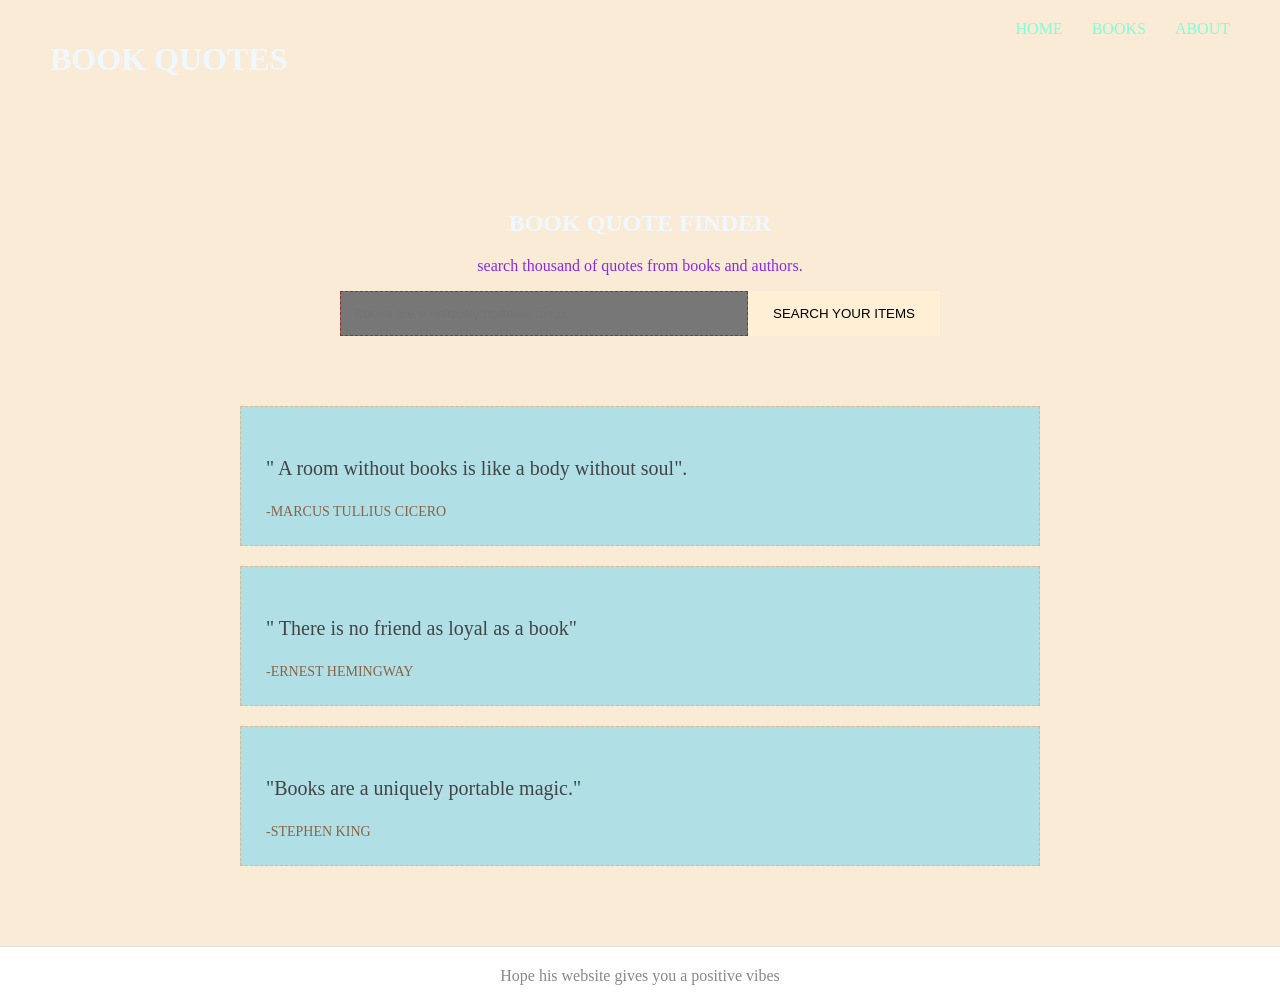
==== index.html @ c341323d "chore: made simple layout for book_quote" ====
<!DOCTYPE html>
<meta lang="en">
<head>
    <title> Book quote finder</title>
    <style>
        body{
            margin: 0;
            background-color:antiquewhite;
            color: aliceblue;
            font-family:'Times New Roman', Times, serif ;
        }
        header{
            padding: 20px 50px;
            border-bottom: 10x dotted#555;
            display: flex;
            justify-content: space-between;
        }
        header h2{
            margin: 0;
            font-family: 'Franklin Gothic Medium', 'Arial Narrow', Arial, sans-serif;
        }
        nav a{
            color: aquamarine;
            text-decoration: none;
            margin-left: 25px;
        }
        .hero{
            text-align: center;
            padding: 70px 20px 50px;
        }
        .hero p{
            color: blueviolet;
        }
        .search{
            margin: auto;
            display: flex;
            width: 600px;
        }
        .search input{
            flex: 1;
            padding: 14px;
            background-color: #777;
            color: bisque;
            border: 1px dashed brown;
        }
        .search button{
            padding: 14px 25px;
            background: papayawhip;
            border: none;
            cursor: pointer;
        }
        .quotes{
            width: 800px;
            margin: auto;
            padding: 20px;
        }
        .quote {
            border: 1px dashed burlywood;
            padding: 25px;
            margin-bottom: 20px;
            background-color: powderblue;
        }
        .quote p{
             font-family:Georgia, 'Times New Roman', Times, serif ;
             font-size: 20px;
             line-height: 1.6;
             color: #444;
        }
        .author{
             color: #8b6245;
             font-size: 14px;
        }
        footer{
            text-align: center;
            border-top: 1px solid#ddd;
            padding: 20px;
            color: #888;
            margin-top: 40px;
            background: #fff;
        }
    </style>
</head>
<body>
    <header>
<h1>BOOK QUOTES</h1>
<nav>
    <a href="#">HOME</a>
    <a href="#"> BOOKS</a>
    <a href="#"> ABOUT</a>
</nav>
</header>
<section class="hero">
    <h1> BOOK QUOTE FINDER</h1>
    <p> search thousand of quotes from books and authors. </p>
    <div class="search">
        <input type="text" placeholder="Books are a uniquely portable magic." >
        <button> SEARCH YOUR ITEMS </button>
    </div>
</section>
<section class="quotes">
    <div class ="quote">
        <p>" A room without books is like a body without soul". </p>
        <div class="author">
            -MARCUS TULLIUS CICERO
        </div>
    </div>
    <div class="quote">
        <p> " There is no friend as loyal as a book"</p>
        <div class="author">
            -ERNEST HEMINGWAY
        </div>
    </div>
    <div class="quote">
      <p>"Books are a uniquely portable magic."</p>
      <div class="author"> 
        -STEPHEN KING
      </div>
    </div>
</section>
<footer>
    Hope his website gives you a positive vibes
</footer>
</body>
</html>
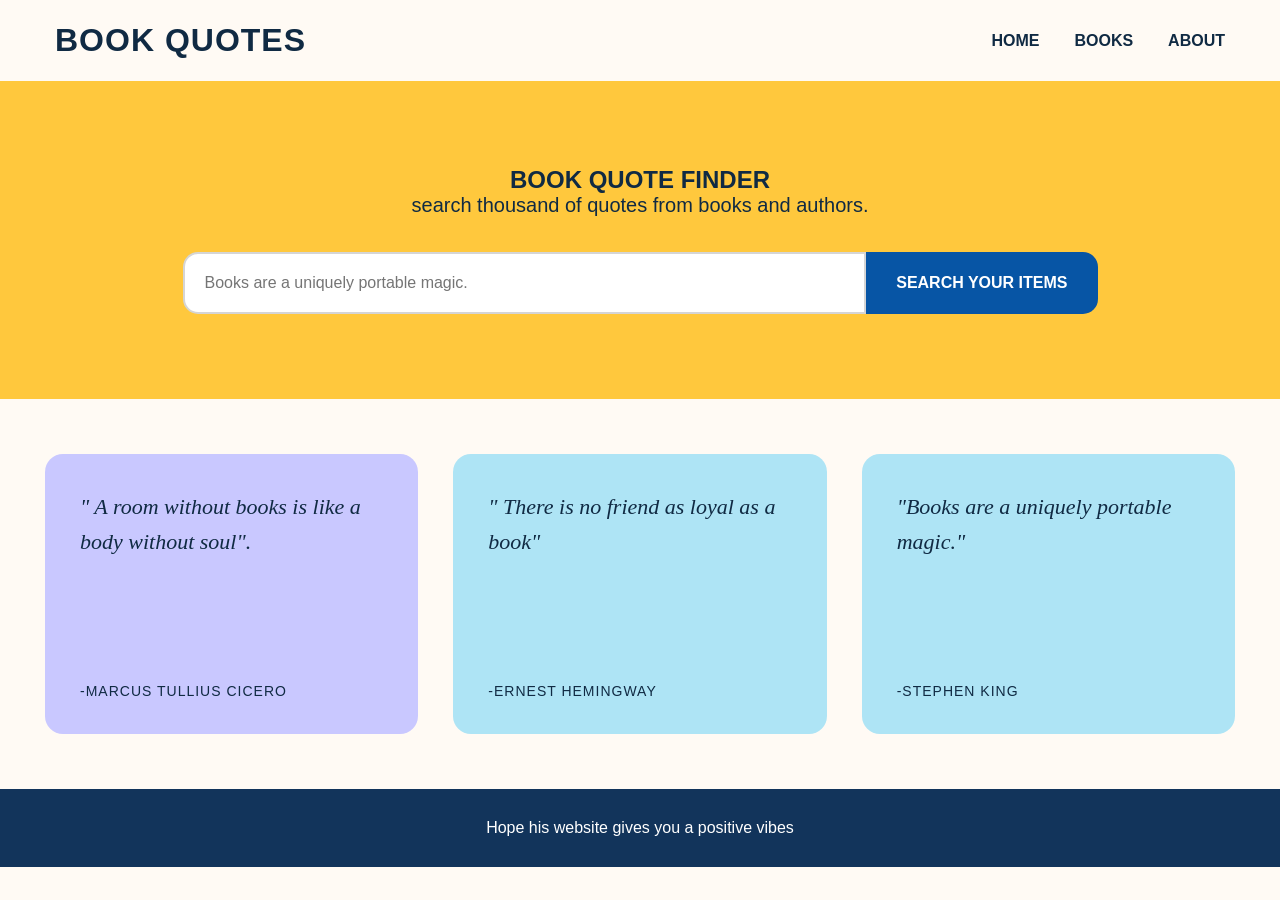
==== commit 899624e0: "made html o f about page" ====
--- a/index.html
+++ b/index.html
@@ -2,91 +2,15 @@
 <meta lang="en">
 <head>
     <title> Book quote finder</title>
-    <style>
-        body{
-            margin: 0;
-            background-color:antiquewhite;
-            color: aliceblue;
-            font-family:'Times New Roman', Times, serif ;
-        }
-        header{
-            padding: 20px 50px;
-            border-bottom: 10x dotted#555;
-            display: flex;
-            justify-content: space-between;
-        }
-        header h2{
-            margin: 0;
-            font-family: 'Franklin Gothic Medium', 'Arial Narrow', Arial, sans-serif;
-        }
-        nav a{
-            color: aquamarine;
-            text-decoration: none;
-            margin-left: 25px;
-        }
-        .hero{
-            text-align: center;
-            padding: 70px 20px 50px;
-        }
-        .hero p{
-            color: blueviolet;
-        }
-        .search{
-            margin: auto;
-            display: flex;
-            width: 600px;
-        }
-        .search input{
-            flex: 1;
-            padding: 14px;
-            background-color: #777;
-            color: bisque;
-            border: 1px dashed brown;
-        }
-        .search button{
-            padding: 14px 25px;
-            background: papayawhip;
-            border: none;
-            cursor: pointer;
-        }
-        .quotes{
-            width: 800px;
-            margin: auto;
-            padding: 20px;
-        }
-        .quote {
-            border: 1px dashed burlywood;
-            padding: 25px;
-            margin-bottom: 20px;
-            background-color: powderblue;
-        }
-        .quote p{
-             font-family:Georgia, 'Times New Roman', Times, serif ;
-             font-size: 20px;
-             line-height: 1.6;
-             color: #444;
-        }
-        .author{
-             color: #8b6245;
-             font-size: 14px;
-        }
-        footer{
-            text-align: center;
-            border-top: 1px solid#ddd;
-            padding: 20px;
-            color: #888;
-            margin-top: 40px;
-            background: #fff;
-        }
-    </style>
+<link rel="stylesheet" href="./styles.css">
 </head>
 <body>
     <header>
 <h1>BOOK QUOTES</h1>
 <nav>
-    <a href="#">HOME</a>
+    <a href="./">HOME</a>
     <a href="#"> BOOKS</a>
-    <a href="#"> ABOUT</a>
+    <a href="./About/"> ABOUT</a>
 </nav>
 </header>
 <section class="hero">
--- a/styles.css
+++ b/styles.css
@@ -0,0 +1,123 @@
+*{
+    margin: 0;
+    padding: 0;
+    box-sizing: border-box;
+}
+body{
+    font-family: Arial, Helvetica, sans-serif;
+    background-color: #fffaf4;
+    color: #102a43;
+}
+header{
+    display: flex;
+    justify-content: space-between;
+    align-items: center;
+    padding: 22px 55px;
+    background-color: #fffaf4;
+}
+header h1{
+    font-size: 32px;
+    color: #102a43;
+    letter-spacing: 1px;
+}
+nav{
+    display: flex;
+    align-items: center;
+    gap:35px;
+}
+nav a{
+    text-decoration: none;
+    color:#102a43;
+    font-weight: bold;
+     border-radius:9px;
+}
+nav a:hover{
+    color: #e85d3f;
+}
+.hero{
+    display:flex;
+    flex-direction: column; 
+    align-items: center;
+    text-align: center;
+    padding: 85px 30px;
+    background-color: #ffc83d;
+}
+.hero p{
+    font-size: 20px ;
+    color: #102a43;
+    margin-bottom: 35px;
+}
+.search{
+    display: flex;
+    width:75%;
+    max-width: 950px;
+}
+.search input{
+    flex: 1;
+    padding: 20px;
+    border: 2px solid #d5d5d5;
+    border-radius: 15px 0 0 15px;
+    font-size: 16px;
+    outline: none;
+    background-color: white;
+}
+.search button{
+    padding: 20px 30px;
+    border :none;
+    border-radius: 0 15px 15px 0;
+    background-color: #0755a5;
+    color: white;
+    font-size: 16px;
+    font-weight: bold;
+    cursor: pointer;
+}
+ .search button:hover{
+    background-color: #043d78;
+ }
+ .quotes{
+    display:flex;
+    justify-content: center;
+    gap:35px;
+    padding: 55px 45px;
+    background-color: #fffaf4;
+ }
+ .quote{
+    flex:1;
+    min-height: 280px;
+    padding: 35px;
+    border-radius: 18px;
+    display: flex;
+    flex-direction: column;
+    justify-content: space-between;
+ }
+ .quote:nth-child(1){
+    background-color: #c9c8ff;
+ }
+ .quote:nth-child(2){
+    background-color: #aee4f5;
+ }
+ .quote:nth-child(3){
+    background-color: #aee4f5;
+ }
+ .quote p{
+    font-family:Cambria, Cochin, Georgia, Times, 'Times New Roman', serif;
+    font-size: 22px;
+    line-height: 1.6;
+    font-style: italic;
+    color: #102a43;
+ }
+ .author{
+    font-size: 14px;
+    font-size: bold;
+    letter-spacing: 1px;
+    color: #102a43;
+ }
+ footer{
+    display:flex;
+    justify-content: center;
+    align-items: center;
+    padding: 30px;
+    background-color: #12345b;
+    color: white;
+    font-size: 16px;
+ }
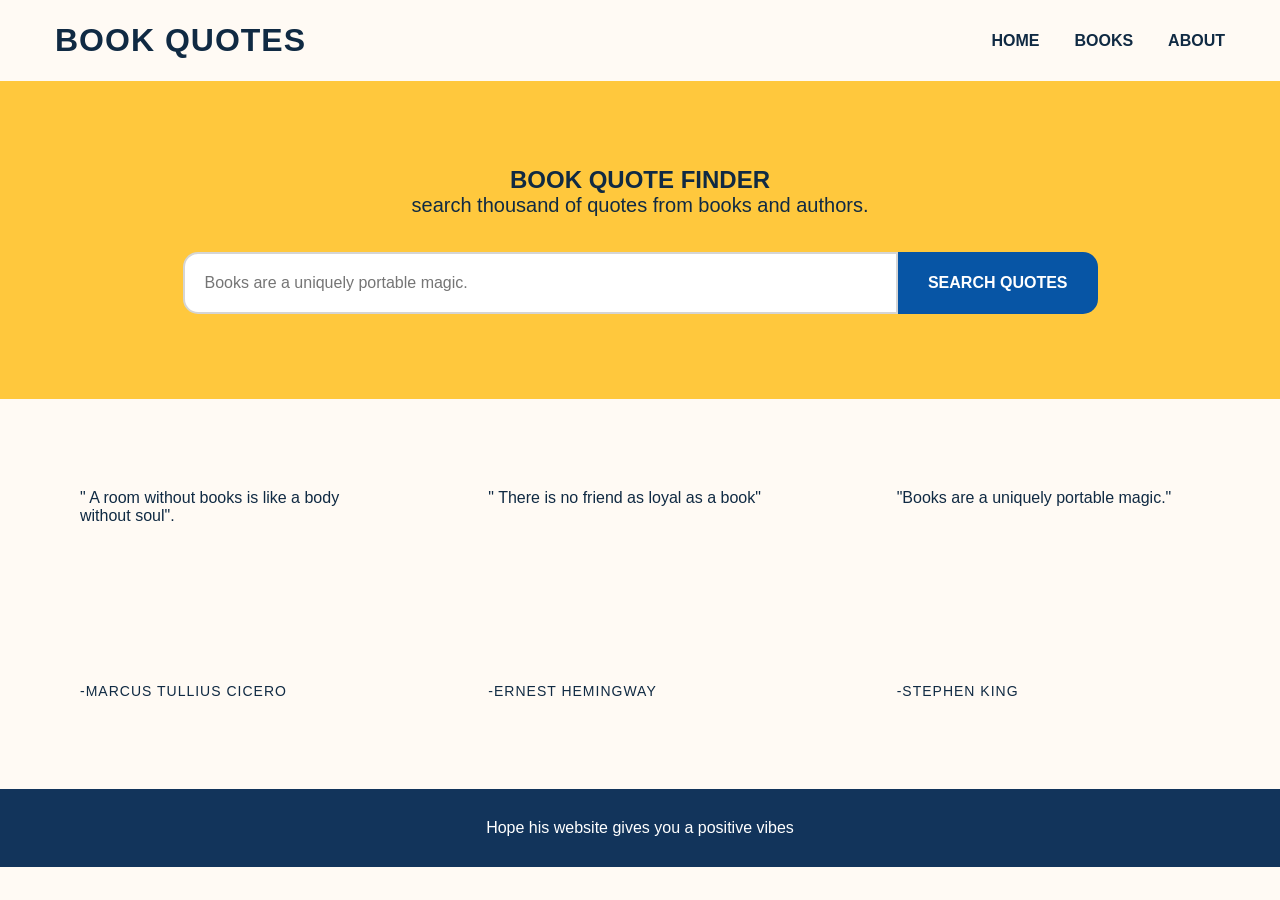
==== commit 28fc238c: "chore: change quote class to quote-dummy" ====
--- a/index.html
+++ b/index.html
@@ -18,25 +18,25 @@
     <p> search thousand of quotes from books and authors. </p>
     <div class="search">
         <input type="text" placeholder="Books are a uniquely portable magic." >
-        <button> SEARCH YOUR ITEMS </button>
+        <button> SEARCH QUOTES </button>
     </div>
 </section>
 <section class="quotes">
-    <div class ="quote">
+    <div class ="quote-dummy">
         <p>" A room without books is like a body without soul". </p>
         <div class="author">
             -MARCUS TULLIUS CICERO
         </div>
     </div>
-    <div class="quote">
+    <div class="quote-dummy">
         <p> " There is no friend as loyal as a book"</p>
         <div class="author">
             -ERNEST HEMINGWAY
         </div>
     </div>
-    <div class="quote">
+    <div class="quote-dummy">
       <p>"Books are a uniquely portable magic."</p>
-      <div class="author"> 
+      <div class="author">
         -STEPHEN KING
       </div>
     </div>
@@ -45,4 +45,4 @@
     Hope his website gives you a positive vibes
 </footer>
 </body>
-</html>+</html>
--- a/styles.css
+++ b/styles.css
@@ -1,58 +1,58 @@
-*{
+* {
     margin: 0;
     padding: 0;
     box-sizing: border-box;
 }
-body{
+body {
     font-family: Arial, Helvetica, sans-serif;
     background-color: #fffaf4;
     color: #102a43;
 }
-header{
+header {
     display: flex;
     justify-content: space-between;
     align-items: center;
     padding: 22px 55px;
     background-color: #fffaf4;
 }
-header h1{
+header h1 {
     font-size: 32px;
     color: #102a43;
     letter-spacing: 1px;
 }
-nav{
+nav {
     display: flex;
     align-items: center;
-    gap:35px;
+    gap: 35px;
 }
-nav a{
+nav a {
     text-decoration: none;
-    color:#102a43;
+    color: #102a43;
     font-weight: bold;
-     border-radius:9px;
+    border-radius: 9px;
 }
-nav a:hover{
+nav a:hover {
     color: #e85d3f;
 }
-.hero{
-    display:flex;
-    flex-direction: column; 
+.hero {
+    display: flex;
+    flex-direction: column;
     align-items: center;
     text-align: center;
     padding: 85px 30px;
     background-color: #ffc83d;
 }
-.hero p{
-    font-size: 20px ;
+.hero p {
+    font-size: 20px;
     color: #102a43;
     margin-bottom: 35px;
 }
-.search{
+.search {
     display: flex;
-    width:75%;
+    width: 75%;
     max-width: 950px;
 }
-.search input{
+.search input {
     flex: 1;
     padding: 20px;
     border: 2px solid #d5d5d5;
@@ -61,9 +61,9 @@
     outline: none;
     background-color: white;
 }
-.search button{
+.search button {
     padding: 20px 30px;
-    border :none;
+    border: none;
     border-radius: 0 15px 15px 0;
     background-color: #0755a5;
     color: white;
@@ -71,53 +71,53 @@
     font-weight: bold;
     cursor: pointer;
 }
- .search button:hover{
+.search button:hover {
     background-color: #043d78;
- }
- .quotes{
-    display:flex;
+}
+.quotes {
+    display: flex;
     justify-content: center;
-    gap:35px;
+    gap: 35px;
     padding: 55px 45px;
     background-color: #fffaf4;
- }
- .quote{
-    flex:1;
+}
+.quote-dummy {
+    flex: 1;
     min-height: 280px;
     padding: 35px;
     border-radius: 18px;
     display: flex;
     flex-direction: column;
     justify-content: space-between;
- }
- .quote:nth-child(1){
+}
+.quote:nth-child(1) {
     background-color: #c9c8ff;
- }
- .quote:nth-child(2){
+}
+.quote:nth-child(2) {
     background-color: #aee4f5;
- }
- .quote:nth-child(3){
+}
+.quote:nth-child(3) {
     background-color: #aee4f5;
- }
- .quote p{
-    font-family:Cambria, Cochin, Georgia, Times, 'Times New Roman', serif;
+}
+.quote p {
+    font-family: Cambria, Cochin, Georgia, Times, "Times New Roman", serif;
     font-size: 22px;
     line-height: 1.6;
     font-style: italic;
     color: #102a43;
- }
- .author{
+}
+.author {
     font-size: 14px;
     font-size: bold;
     letter-spacing: 1px;
     color: #102a43;
- }
- footer{
-    display:flex;
+}
+footer {
+    display: flex;
     justify-content: center;
     align-items: center;
     padding: 30px;
     background-color: #12345b;
     color: white;
     font-size: 16px;
- }+}
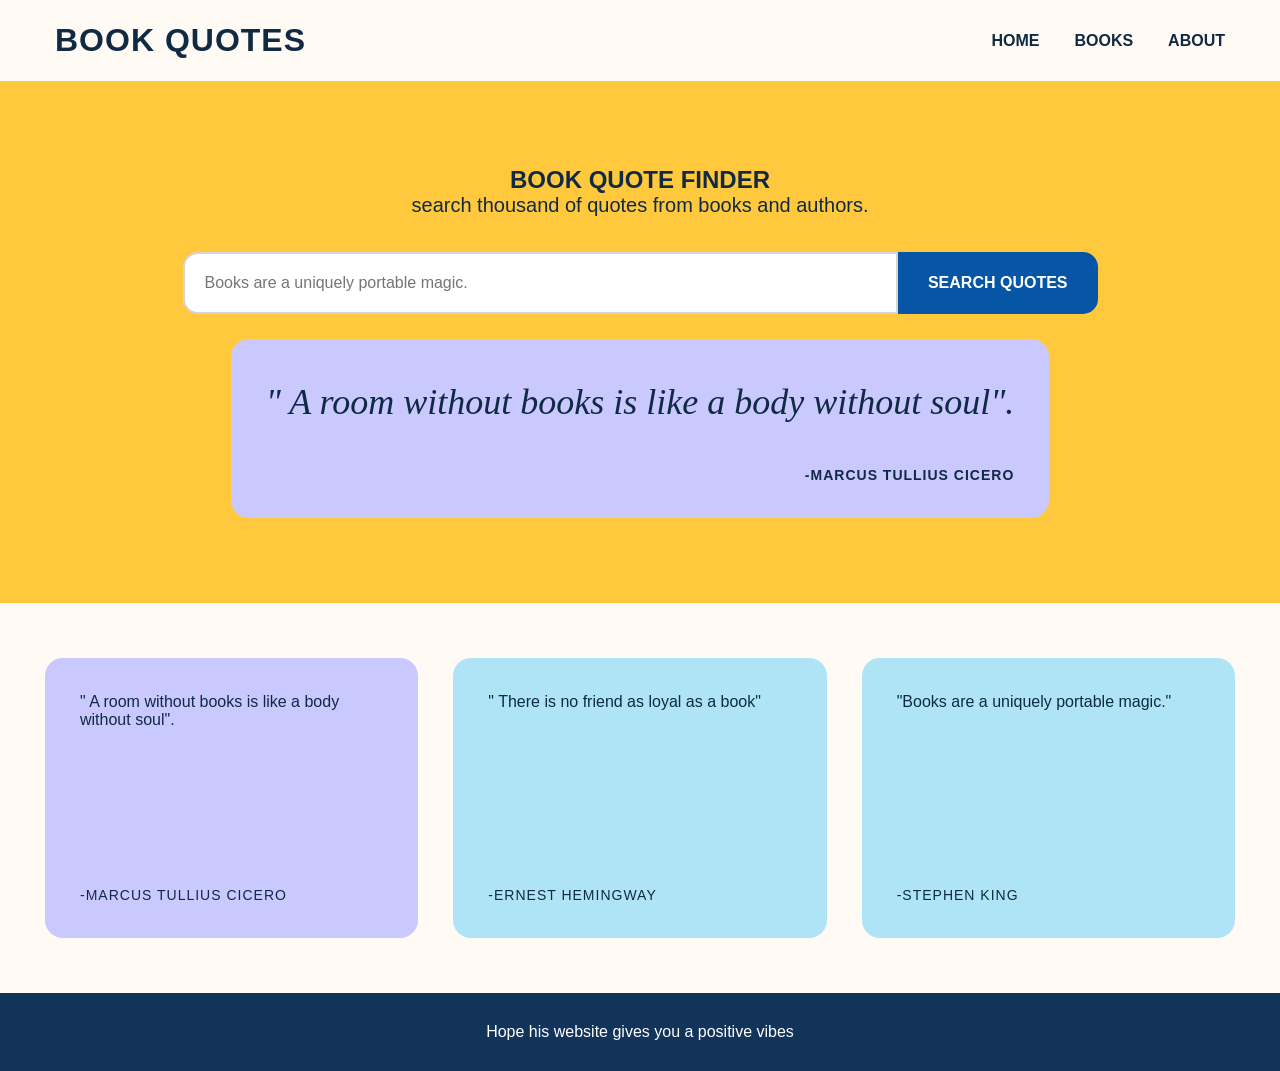
==== commit 6b4b9c2c: "feat: made quote output box with styling" ====
--- a/index.html
+++ b/index.html
@@ -20,23 +20,29 @@
         <input type="text" placeholder="Books are a uniquely portable magic." >
         <button> SEARCH QUOTES </button>
     </div>
+    <div class="quote-output">
+        <p class="quote">" A room without books is like a body without soul". </p>
+        <div class="author">
+            -MARCUS TULLIUS CICERO
+        </div>
+    </div>
 </section>
 <section class="quotes">
     <div class ="quote-dummy">
         <p>" A room without books is like a body without soul". </p>
-        <div class="author">
+        <div class="author-dummy">
             -MARCUS TULLIUS CICERO
         </div>
     </div>
     <div class="quote-dummy">
         <p> " There is no friend as loyal as a book"</p>
-        <div class="author">
+        <div class="author-dummy">
             -ERNEST HEMINGWAY
         </div>
     </div>
     <div class="quote-dummy">
       <p>"Books are a uniquely portable magic."</p>
-      <div class="author">
+      <div class="author-dummy">
         -STEPHEN KING
       </div>
     </div>
--- a/styles.css
+++ b/styles.css
@@ -90,13 +90,13 @@
     flex-direction: column;
     justify-content: space-between;
 }
-.quote:nth-child(1) {
+.quote-dummy:nth-child(1) {
     background-color: #c9c8ff;
 }
-.quote:nth-child(2) {
+.quote-dummy:nth-child(2) {
     background-color: #aee4f5;
 }
-.quote:nth-child(3) {
+.quote-dummy:nth-child(3) {
     background-color: #aee4f5;
 }
 .quote p {
@@ -106,7 +106,7 @@
     font-style: italic;
     color: #102a43;
 }
-.author {
+.author-dummy {
     font-size: 14px;
     font-size: bold;
     letter-spacing: 1px;
@@ -121,3 +121,29 @@
     color: white;
     font-size: 16px;
 }
+.quote-output {
+    flex: 1;
+    min-height: 100px;
+    padding: 35px;
+    border-radius: 18px;
+    display: flex;
+    flex-direction: column;
+    justify-content: space-between;
+    background-color: #c9c8ff;
+    margin-top: 25px;
+}
+
+.quote-output .quote {
+    font-family: Cambria, Cochin, Georgia, Times, "Times New Roman", serif;
+    font-size: 36px;
+    line-height: 1.6;
+    font-style: italic;
+    color: #102a43;
+}
+.quote-output .author {
+    font-size: 14px;
+    font-weight: bold;
+    letter-spacing: 1px;
+    color: #102a43;
+    text-align: right;
+}
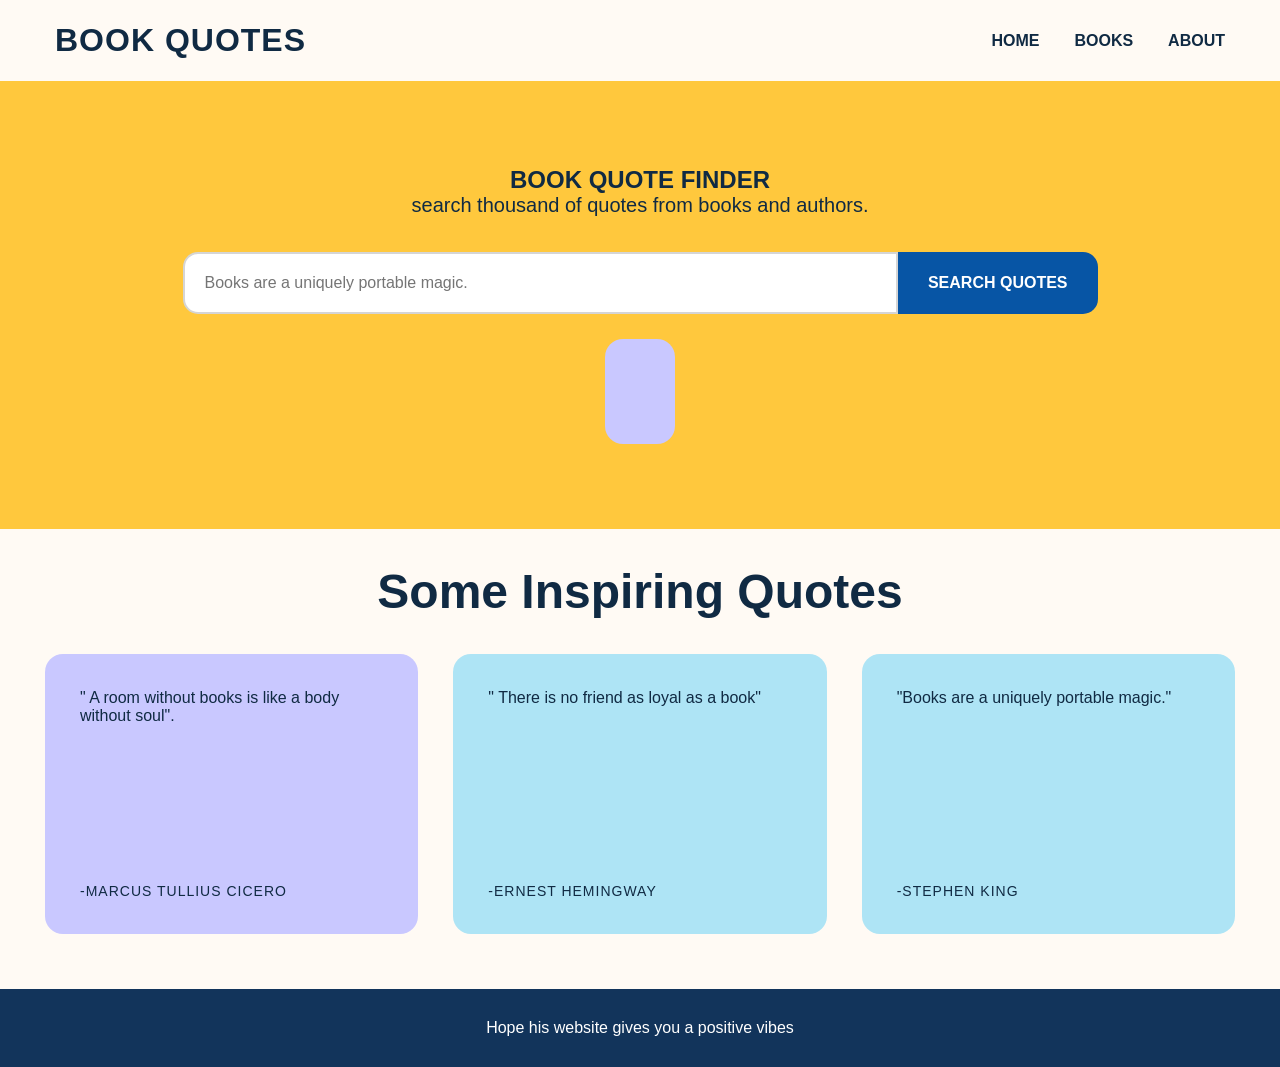
==== commit bdcc4380: "fix: made style more proper" ====
--- a/index.html
+++ b/index.html
@@ -21,12 +21,12 @@
         <button> SEARCH QUOTES </button>
     </div>
     <div class="quote-output">
-        <p class="quote">" A room without books is like a body without soul". </p>
+        <p class="quote"></p>
         <div class="author">
-            -MARCUS TULLIUS CICERO
         </div>
     </div>
 </section>
+<h2 class="quote-title">Some Inspiring Quotes</h2>
 <section class="quotes">
     <div class ="quote-dummy">
         <p>" A room without books is like a body without soul". </p>
--- a/styles.css
+++ b/styles.css
@@ -78,9 +78,10 @@
     display: flex;
     justify-content: center;
     gap: 35px;
-    padding: 55px 45px;
+    padding: 35px 45px 55px 45px;
     background-color: #fffaf4;
 }
+
 .quote-dummy {
     flex: 1;
     min-height: 280px;
@@ -147,3 +148,11 @@
     color: #102a43;
     text-align: right;
 }
+
+h2.quote-title {
+    font-size: 48px;
+    font-weight: bold;
+    color: #102a43;
+    text-align: center;
+    margin-top: 35px;
+}
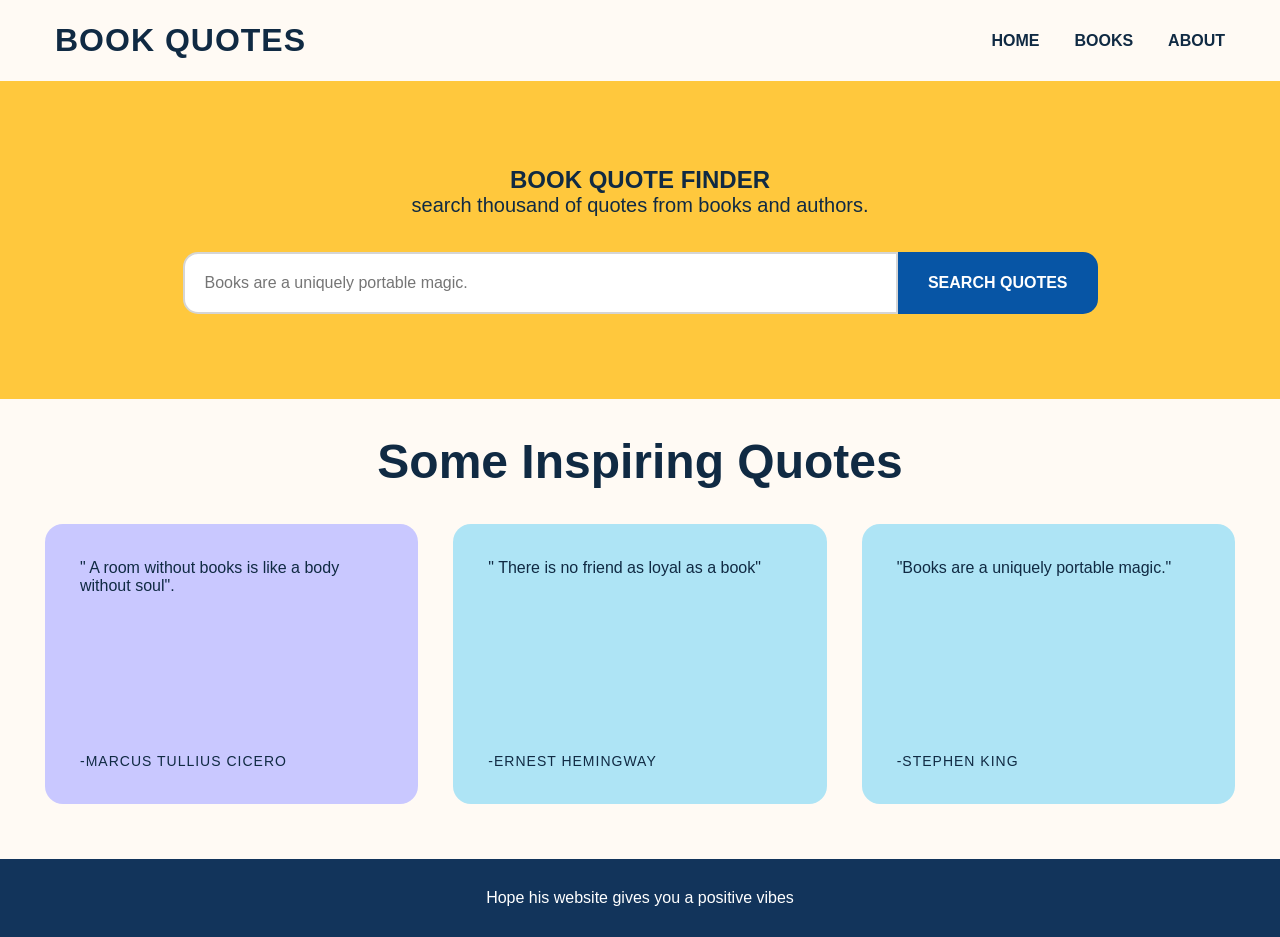
==== commit ad3696be: "added javascript with api calling" ====
--- a/index.html
+++ b/index.html
@@ -22,8 +22,9 @@
     </div>
     <div class="quote-output">
         <p class="quote"></p>
-        <div class="author">
-        </div>
+        <p class="author"></p>
+        <div class="loading"></div>
+        <button class="new-quote"> NEW QUOTE </button>
     </div>
 </section>
 <h2 class="quote-title">Some Inspiring Quotes</h2>
@@ -50,5 +51,6 @@
 <footer>
     Hope his website gives you a positive vibes
 </footer>
+<script src="./script.js"></script>
 </body>
 </html>
--- a/styles.css
+++ b/styles.css
@@ -156,3 +156,12 @@
     text-align: center;
     margin-top: 35px;
 }
+
+.quote-output button {
+    background-color: #12345b;
+    color: white;
+    border: none;
+    padding: 10px 20px;
+    border-radius: 5px;
+    cursor: pointer;
+}
